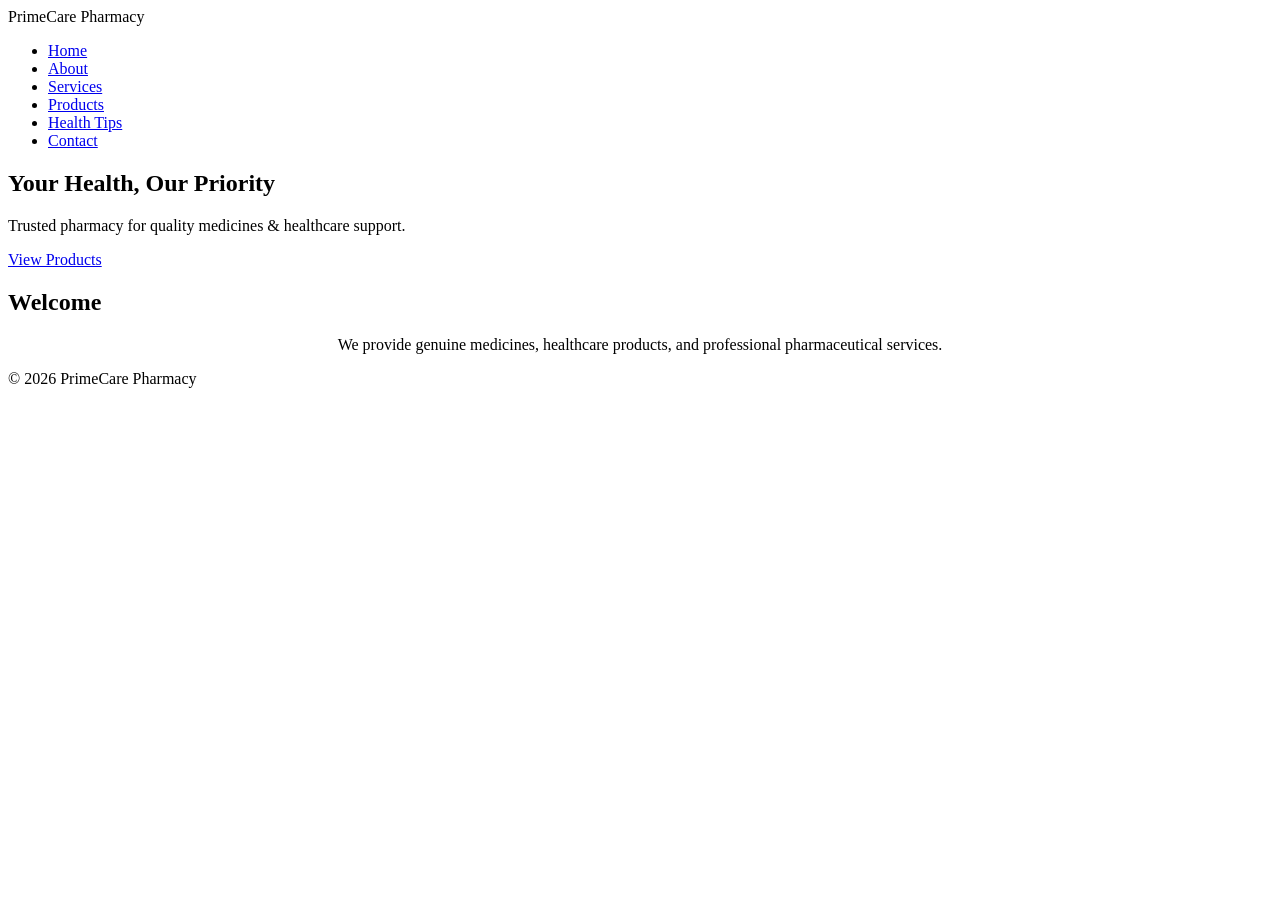
==== index.html @ 5673d4f3 "Create index.html" ====
<!DOCTYPE html>
<html>
<head>
<title>PrimeCare Pharmacy</title>
<link rel="stylesheet" href="css/style.css">
</head>
<body>

<header>
<div class="container header-flex">
<div class="logo">PrimeCare Pharmacy</div>

<nav>
<ul>
<li><a href="index.html">Home</a></li>
<li><a href="about.html">About</a></li>
<li><a href="services.html">Services</a></li>
<li><a href="products.html">Products</a></li>
<li><a href="health-tips.html">Health Tips</a></li>
<li><a href="contact.html">Contact</a></li>
</ul>
</nav>
</div>
</header>

<section class="hero">
<div>
<h1>Your Health, Our Priority</h1>
<p>Trusted pharmacy for quality medicines & healthcare support.</p>
<a href="products.html" class="btn">View Products</a>
</div>
</section>

<section class="container">
<h2>Welcome</h2>
<p style="text-align:center;">
We provide genuine medicines, healthcare products,
and professional pharmaceutical services.
</p>
</section>

<footer>
<p>© 2026 PrimeCare Pharmacy</p>
</footer>

</body>
</html>
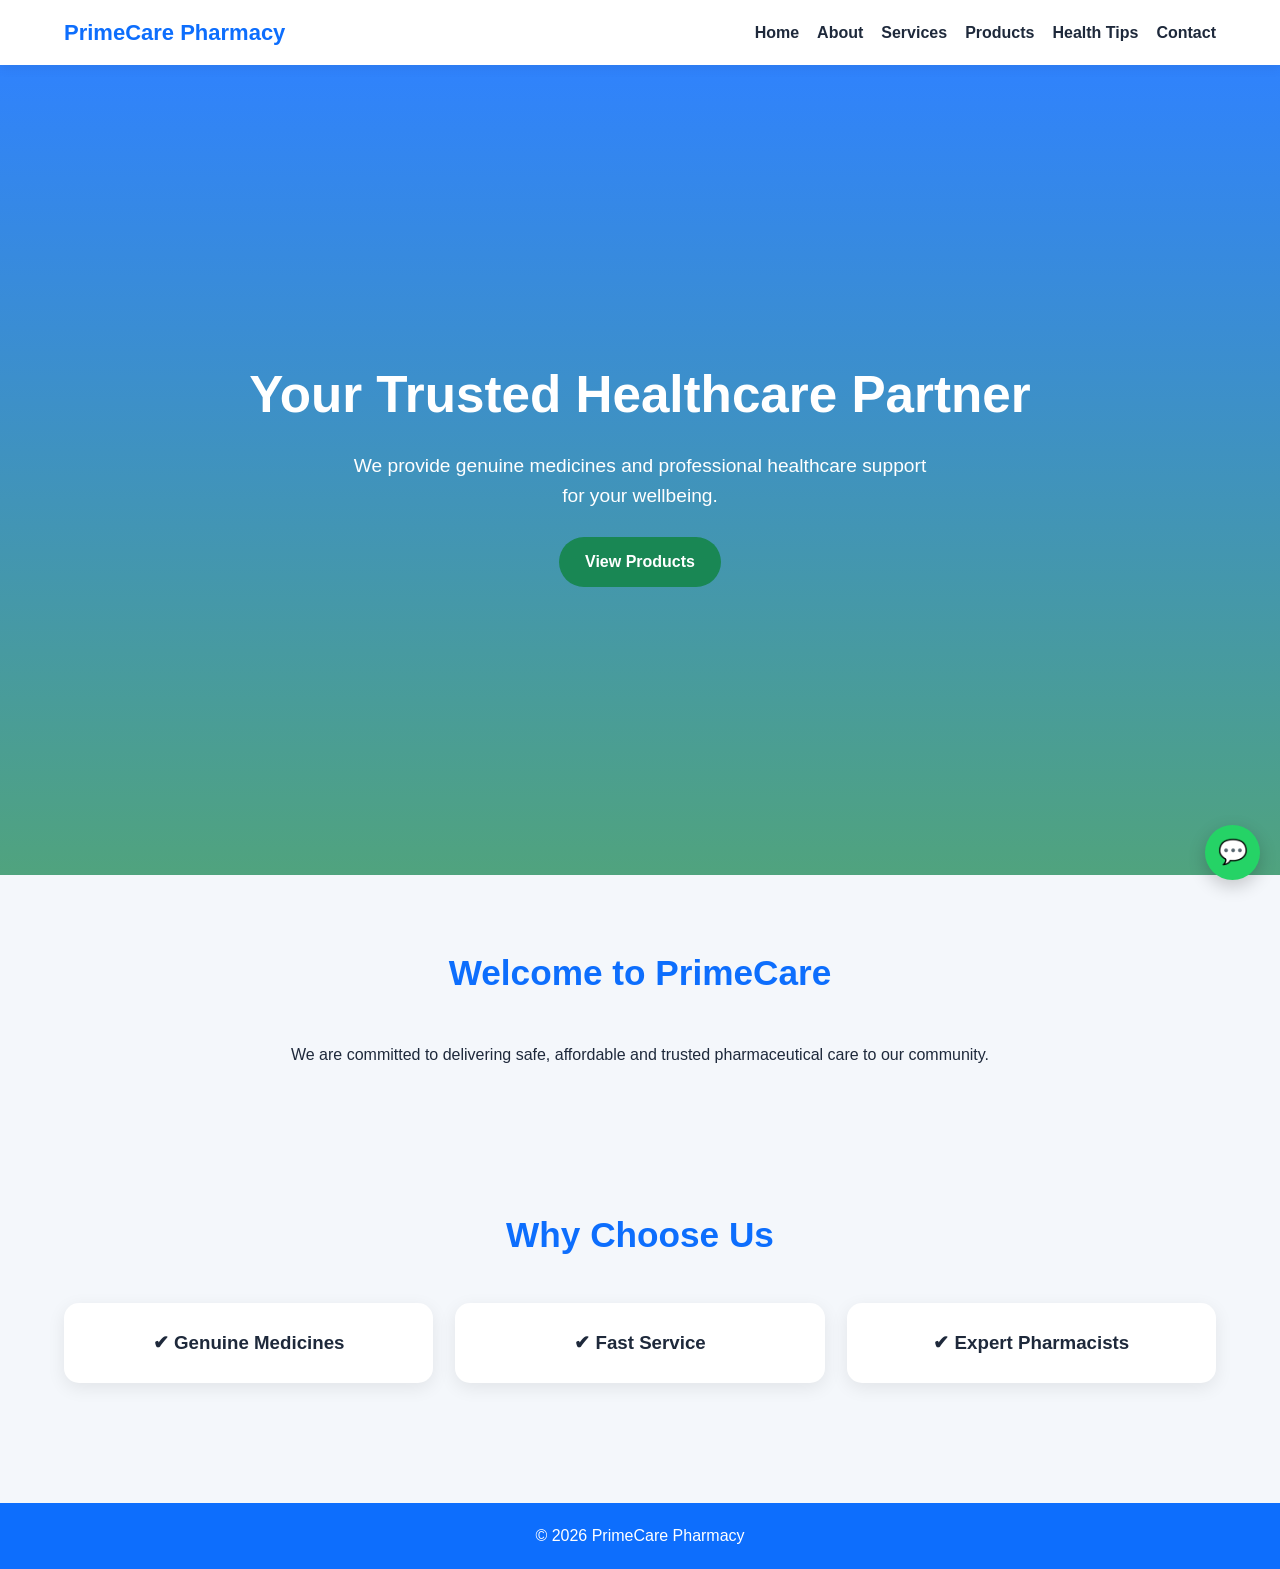
==== commit cf0ab81a: "Revise content and add features section in index.html Updated headings and paragraphs to enhance bra" ====
--- a/index.html
+++ b/index.html
@@ -25,23 +25,34 @@
 
 <section class="hero">
 <div>
-<h1>Your Health, Our Priority</h1>
-<p>Trusted pharmacy for quality medicines & healthcare support.</p>
+<h1>Your Trusted Healthcare Partner</h1>
+<p>We provide genuine medicines and professional healthcare support for your wellbeing.</p>
 <a href="products.html" class="btn">View Products</a>
 </div>
 </section>
 
 <section class="container">
-<h2>Welcome</h2>
+<h2>Welcome to PrimeCare</h2>
 <p style="text-align:center;">
-We provide genuine medicines, healthcare products,
-and professional pharmaceutical services.
+We are committed to delivering safe, affordable and trusted pharmaceutical care to our community.
 </p>
+</section>
+
+<section class="container">
+<h2>Why Choose Us</h2>
+
+<div class="grid">
+<div class="card"><h3>✔ Genuine Medicines</h3></div>
+<div class="card"><h3>✔ Fast Service</h3></div>
+<div class="card"><h3>✔ Expert Pharmacists</h3></div>
+</div>
 </section>
 
 <footer>
 <p>© 2026 PrimeCare Pharmacy</p>
 </footer>
 
+<a href="https://wa.me/234XXXXXXXXXX" class="whatsapp">💬</a>
+
 </body>
 </html>
--- a/css/style.css
+++ b/css/style.css
@@ -0,0 +1,216 @@
+*{
+    margin:0;
+    padding:0;
+    box-sizing:border-box;
+    font-family:'Segoe UI',sans-serif;
+}
+
+html{
+    scroll-behavior:smooth;
+}
+
+body{
+    background:#f4f7fb;
+    color:#1e293b;
+    line-height:1.6;
+}
+
+/* CONTAINER */
+.container{
+    width:90%;
+    max-width:1200px;
+    margin:auto;
+}
+
+/* HEADER */
+header{
+    background:#fff;
+    position:sticky;
+    top:0;
+    z-index:1000;
+    box-shadow:0 2px 12px rgba(0,0,0,.08);
+}
+
+.header-flex{
+    display:flex;
+    justify-content:space-between;
+    align-items:center;
+    padding:15px 0;
+}
+
+.logo{
+    font-size:22px;
+    font-weight:bold;
+    color:#0d6efd;
+}
+
+nav ul{
+    display:flex;
+    gap:18px;
+    list-style:none;
+}
+
+nav a{
+    text-decoration:none;
+    color:#1e293b;
+    font-weight:600;
+    transition:.3s;
+}
+
+nav a:hover{
+    color:#198754;
+}
+
+/* HERO */
+.hero{
+    height:90vh;
+    display:flex;
+    align-items:center;
+    justify-content:center;
+    text-align:center;
+    color:#fff;
+    background:
+    linear-gradient(rgba(13,110,253,.85),rgba(25,135,84,.75)),
+    url("https://images.unsplash.com/photo-1587854692152-cbe660dbde88?auto=format&fit=crop&w=1400&q=80");
+    background-size:cover;
+    background-position:center;
+    padding:20px;
+}
+
+.hero h1{
+    font-size:3.2rem;
+    margin-bottom:15px;
+}
+
+.hero p{
+    font-size:1.2rem;
+    max-width:600px;
+    margin:auto;
+    margin-bottom:25px;
+}
+
+.btn{
+    display:inline-block;
+    background:#198754;
+    color:#fff;
+    padding:12px 26px;
+    border-radius:30px;
+    text-decoration:none;
+    transition:.3s;
+    font-weight:600;
+}
+
+.btn:hover{
+    transform:translateY(-5px);
+}
+
+/* SECTIONS */
+section{
+    padding:70px 0;
+}
+
+h2{
+    text-align:center;
+    margin-bottom:40px;
+    font-size:2.2rem;
+    color:#0d6efd;
+}
+
+/* GRID */
+.grid{
+    display:grid;
+    grid-template-columns:repeat(auto-fit,minmax(240px,1fr));
+    gap:22px;
+}
+
+/* CARDS */
+.card{
+    background:#fff;
+    padding:25px;
+    border-radius:15px;
+    box-shadow:0 5px 18px rgba(0,0,0,.08);
+    transition:.3s;
+    text-align:center;
+}
+
+.card:hover{
+    transform:translateY(-10px);
+}
+
+/* PAGE HEADER */
+.page-header{
+    background:#0d6efd;
+    color:#fff;
+    text-align:center;
+    padding:60px 20px;
+}
+
+/* FORM */
+form{
+    max-width:600px;
+    margin:auto;
+    display:flex;
+    flex-direction:column;
+    gap:15px;
+}
+
+input,textarea{
+    padding:12px;
+    border:1px solid #ddd;
+    border-radius:8px;
+    outline:none;
+}
+
+button{
+    background:#198754;
+    color:#fff;
+    border:none;
+    padding:12px;
+    border-radius:8px;
+    cursor:pointer;
+    font-weight:600;
+}
+
+/* FOOTER */
+footer{
+    background:#0d6efd;
+    color:#fff;
+    text-align:center;
+    padding:20px;
+    margin-top:50px;
+}
+
+/* WHATSAPP FLOAT */
+.whatsapp{
+    position:fixed;
+    bottom:20px;
+    right:20px;
+    background:#25D366;
+    color:#fff;
+    width:55px;
+    height:55px;
+    border-radius:50%;
+    display:flex;
+    align-items:center;
+    justify-content:center;
+    font-size:24px;
+    text-decoration:none;
+    box-shadow:0 6px 18px rgba(0,0,0,.2);
+}
+
+/* MOBILE */
+@media(max-width:768px){
+    .hero h1{
+        font-size:2.2rem;
+    }
+
+    nav ul{
+        flex-direction:column;
+        text-align:center;
+    }
+
+    .header-flex{
+        flex-direction:column;
+        gap:10px;
+    }
+}
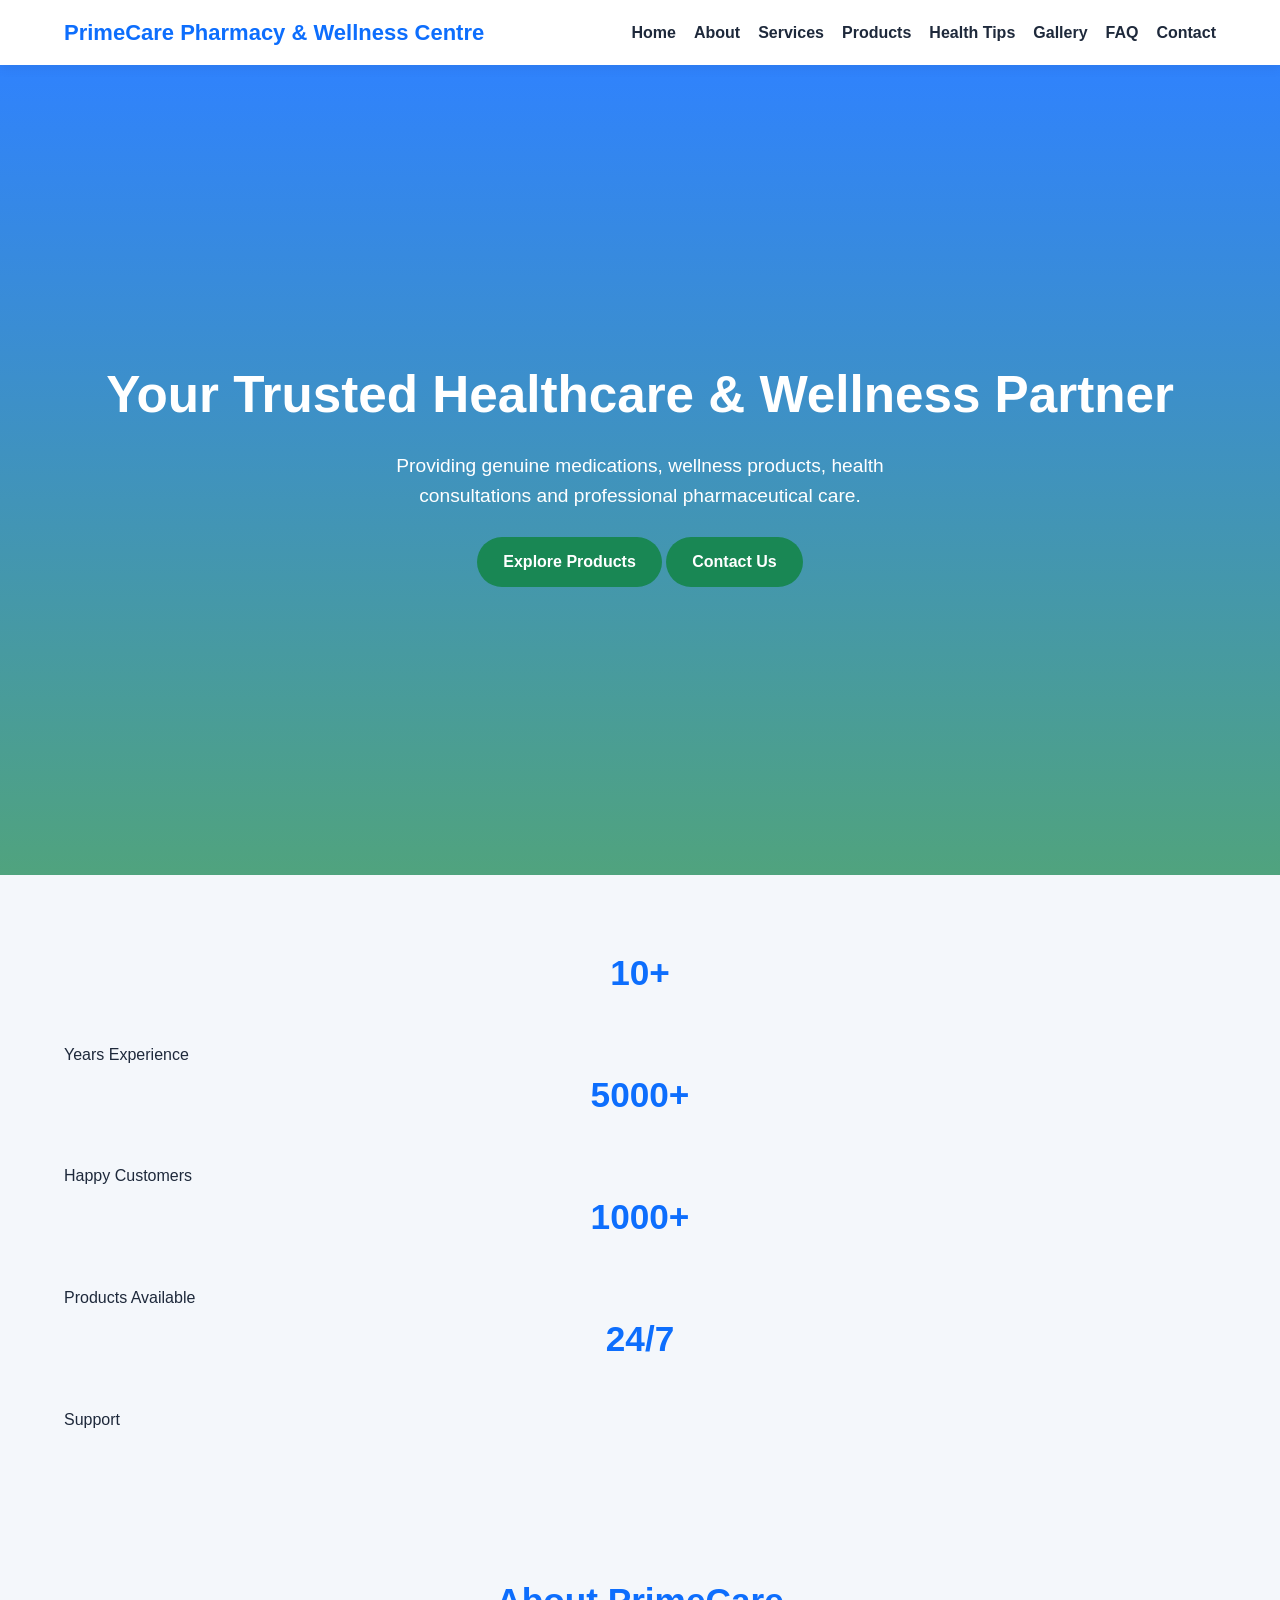
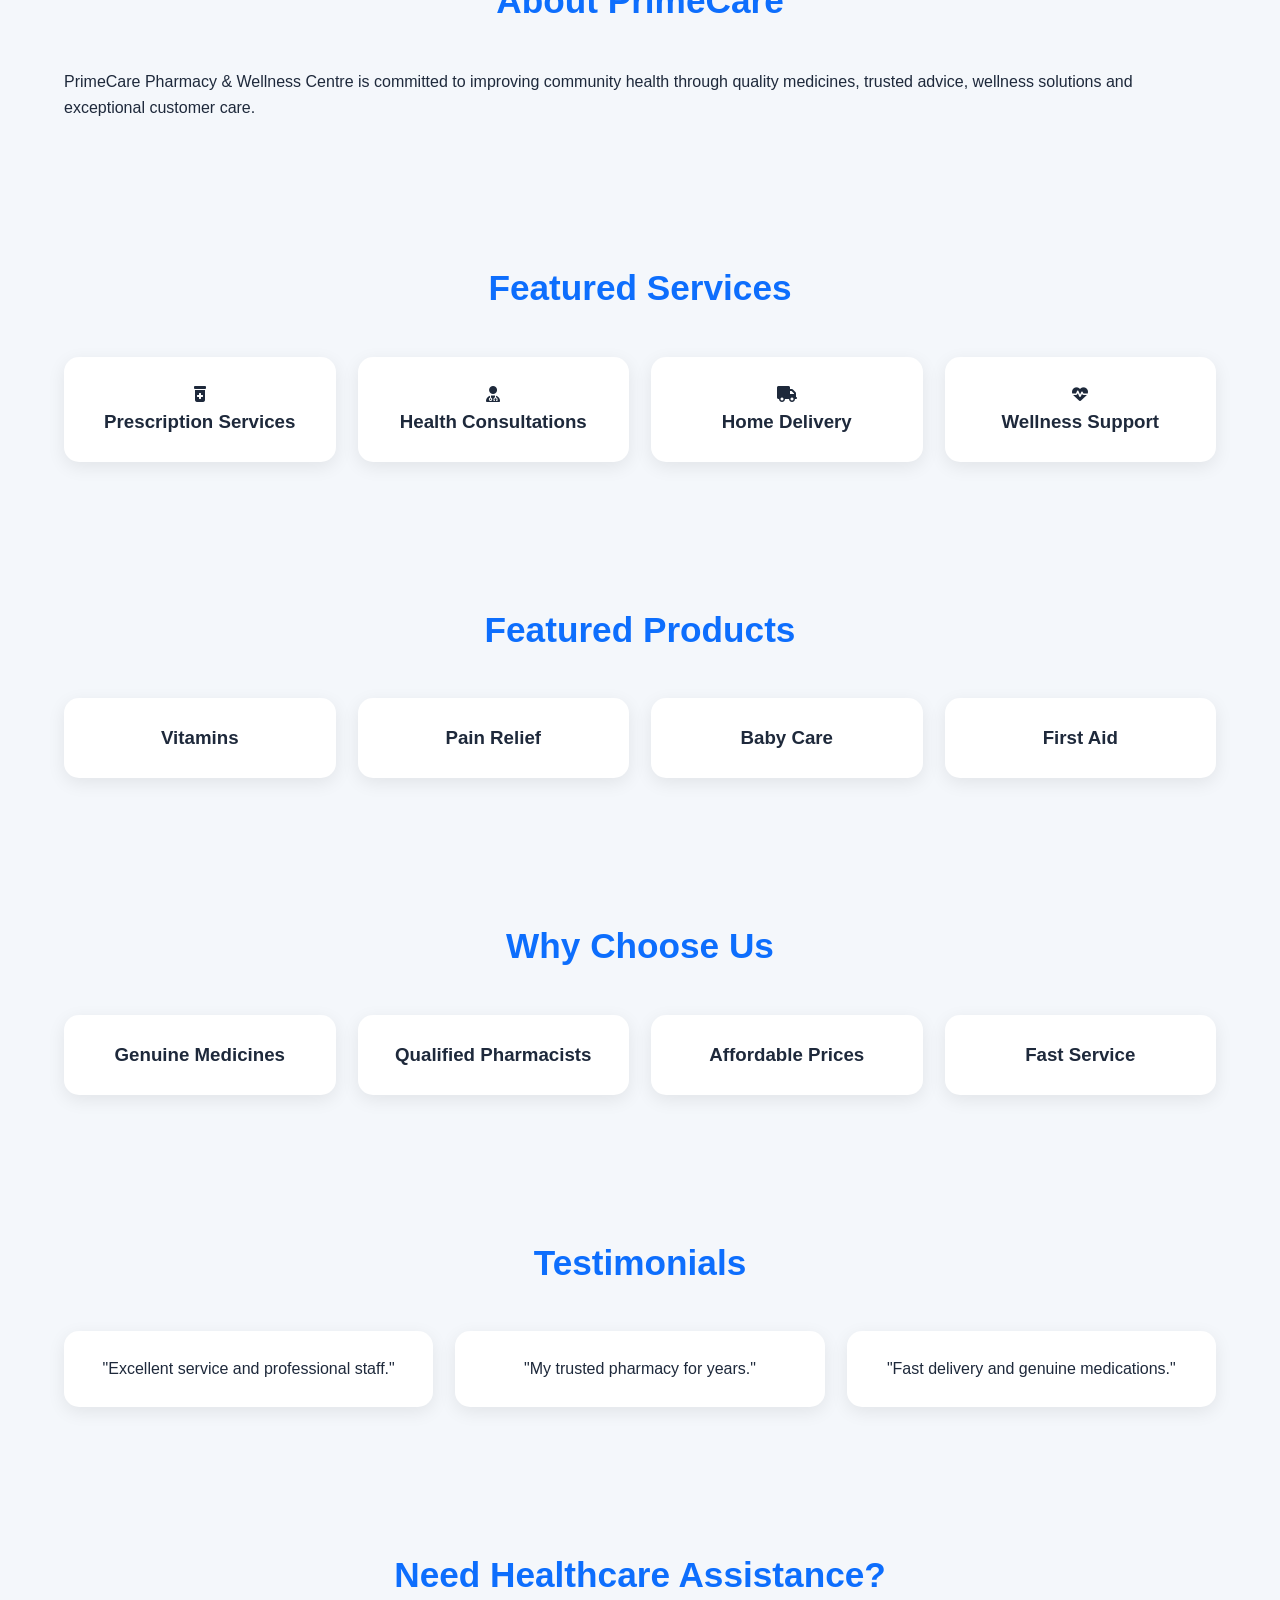
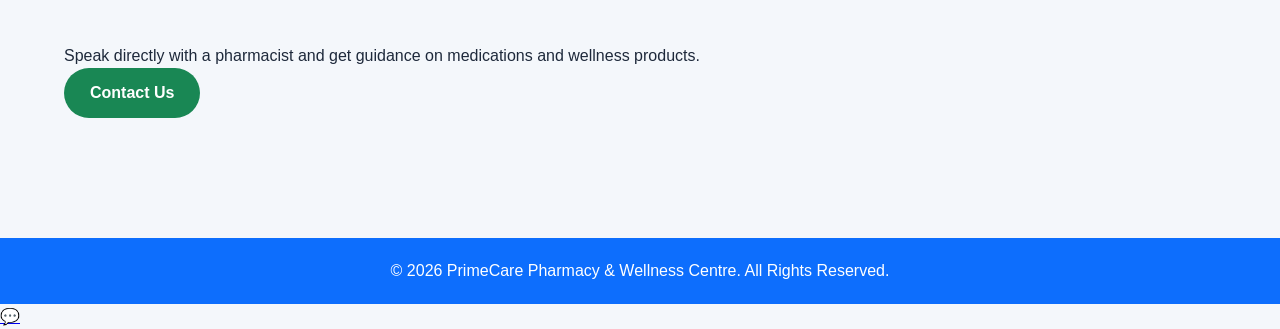
==== commit e710b121: "Update index.html" ====
--- a/index.html
+++ b/index.html
@@ -1,58 +1,273 @@
 <!DOCTYPE html>
-<html>
+<html lang="en">
 <head>
-<title>PrimeCare Pharmacy</title>
+<meta charset="UTF-8">
+<meta name="viewport" content="width=device-width, initial-scale=1.0">
+<title>PrimeCare Pharmacy & Wellness Centre</title>
+
 <link rel="stylesheet" href="css/style.css">
+<link rel="stylesheet"
+href="https://cdnjs.cloudflare.com/ajax/libs/font-awesome/6.5.2/css/all.min.css">
+
 </head>
 <body>
 
 <header>
-<div class="container header-flex">
-<div class="logo">PrimeCare Pharmacy</div>
-
-<nav>
-<ul>
-<li><a href="index.html">Home</a></li>
-<li><a href="about.html">About</a></li>
-<li><a href="services.html">Services</a></li>
-<li><a href="products.html">Products</a></li>
-<li><a href="health-tips.html">Health Tips</a></li>
-<li><a href="contact.html">Contact</a></li>
-</ul>
-</nav>
-</div>
+    <div class="container header-flex">
+
+        <div class="logo">
+            PrimeCare Pharmacy & Wellness Centre
+        </div>
+
+        <nav>
+            <ul>
+                <li><a href="index.html">Home</a></li>
+                <li><a href="about.html">About</a></li>
+                <li><a href="services.html">Services</a></li>
+                <li><a href="products.html">Products</a></li>
+                <li><a href="health-tips.html">Health Tips</a></li>
+                <li><a href="gallery.html">Gallery</a></li>
+                <li><a href="faq.html">FAQ</a></li>
+                <li><a href="contact.html">Contact</a></li>
+            </ul>
+        </nav>
+
+    </div>
 </header>
 
 <section class="hero">
-<div>
-<h1>Your Trusted Healthcare Partner</h1>
-<p>We provide genuine medicines and professional healthcare support for your wellbeing.</p>
-<a href="products.html" class="btn">View Products</a>
-</div>
-</section>
-
-<section class="container">
-<h2>Welcome to PrimeCare</h2>
-<p style="text-align:center;">
-We are committed to delivering safe, affordable and trusted pharmaceutical care to our community.
-</p>
-</section>
-
-<section class="container">
-<h2>Why Choose Us</h2>
-
-<div class="grid">
-<div class="card"><h3>✔ Genuine Medicines</h3></div>
-<div class="card"><h3>✔ Fast Service</h3></div>
-<div class="card"><h3>✔ Expert Pharmacists</h3></div>
-</div>
+
+    <div class="hero-content">
+
+        <h1>Your Trusted Healthcare & Wellness Partner</h1>
+
+        <p>
+            Providing genuine medications,
+            wellness products, health consultations
+            and professional pharmaceutical care.
+        </p>
+
+        <div class="hero-buttons">
+            <a href="products.html" class="btn">
+                Explore Products
+            </a>
+
+            <a href="contact.html" class="btn btn-outline">
+                Contact Us
+            </a>
+        </div>
+
+    </div>
+
+</section>
+
+<section class="stats">
+
+    <div class="container stats-grid">
+
+        <div class="stat-card">
+            <h2>10+</h2>
+            <p>Years Experience</p>
+        </div>
+
+        <div class="stat-card">
+            <h2>5000+</h2>
+            <p>Happy Customers</p>
+        </div>
+
+        <div class="stat-card">
+            <h2>1000+</h2>
+            <p>Products Available</p>
+        </div>
+
+        <div class="stat-card">
+            <h2>24/7</h2>
+            <p>Support</p>
+        </div>
+
+    </div>
+
+</section>
+
+<section class="about-preview">
+
+    <div class="container">
+
+        <h2>About PrimeCare</h2>
+
+        <p>
+            PrimeCare Pharmacy & Wellness Centre
+            is committed to improving community health
+            through quality medicines, trusted advice,
+            wellness solutions and exceptional customer care.
+        </p>
+
+    </div>
+
+</section>
+
+<section class="services-preview">
+
+    <div class="container">
+
+        <h2>Featured Services</h2>
+
+        <div class="grid">
+
+            <div class="card">
+                <i class="fas fa-prescription-bottle-medical"></i>
+                <h3>Prescription Services</h3>
+            </div>
+
+            <div class="card">
+                <i class="fas fa-user-doctor"></i>
+                <h3>Health Consultations</h3>
+            </div>
+
+            <div class="card">
+                <i class="fas fa-truck"></i>
+                <h3>Home Delivery</h3>
+            </div>
+
+            <div class="card">
+                <i class="fas fa-heart-pulse"></i>
+                <h3>Wellness Support</h3>
+            </div>
+
+        </div>
+
+    </div>
+
+</section>
+
+<section class="products-preview">
+
+    <div class="container">
+
+        <h2>Featured Products</h2>
+
+        <div class="grid">
+
+            <div class="card">
+                <h3>Vitamins</h3>
+            </div>
+
+            <div class="card">
+                <h3>Pain Relief</h3>
+            </div>
+
+            <div class="card">
+                <h3>Baby Care</h3>
+            </div>
+
+            <div class="card">
+                <h3>First Aid</h3>
+            </div>
+
+        </div>
+
+    </div>
+
+</section>
+
+<section class="why-us">
+
+    <div class="container">
+
+        <h2>Why Choose Us</h2>
+
+        <div class="grid">
+
+            <div class="card">
+                <h3>Genuine Medicines</h3>
+            </div>
+
+            <div class="card">
+                <h3>Qualified Pharmacists</h3>
+            </div>
+
+            <div class="card">
+                <h3>Affordable Prices</h3>
+            </div>
+
+            <div class="card">
+                <h3>Fast Service</h3>
+            </div>
+
+        </div>
+
+    </div>
+
+</section>
+
+<section class="testimonials">
+
+    <div class="container">
+
+        <h2>Testimonials</h2>
+
+        <div class="grid">
+
+            <div class="card">
+                <p>
+                    "Excellent service and professional staff."
+                </p>
+            </div>
+
+            <div class="card">
+                <p>
+                    "My trusted pharmacy for years."
+                </p>
+            </div>
+
+            <div class="card">
+                <p>
+                    "Fast delivery and genuine medications."
+                </p>
+            </div>
+
+        </div>
+
+    </div>
+
+</section>
+
+<section class="cta">
+
+    <div class="container">
+
+        <h2>Need Healthcare Assistance?</h2>
+
+        <p>
+            Speak directly with a pharmacist and
+            get guidance on medications and wellness products.
+        </p>
+
+        <a href="contact.html" class="btn">
+            Contact Us
+        </a>
+
+    </div>
+
 </section>
 
 <footer>
-<p>© 2026 PrimeCare Pharmacy</p>
+
+    <div class="container">
+
+        <p>
+            © 2026 PrimeCare Pharmacy & Wellness Centre.
+            All Rights Reserved.
+        </p>
+
+    </div>
+
 </footer>
 
-<a href="https://wa.me/234XXXXXXXXXX" class="whatsapp">💬</a>
+<a href="https://wa.me/234XXXXXXXXXX"
+class="whatsapp-float">
+💬
+</a>
 
 </body>
 </html>
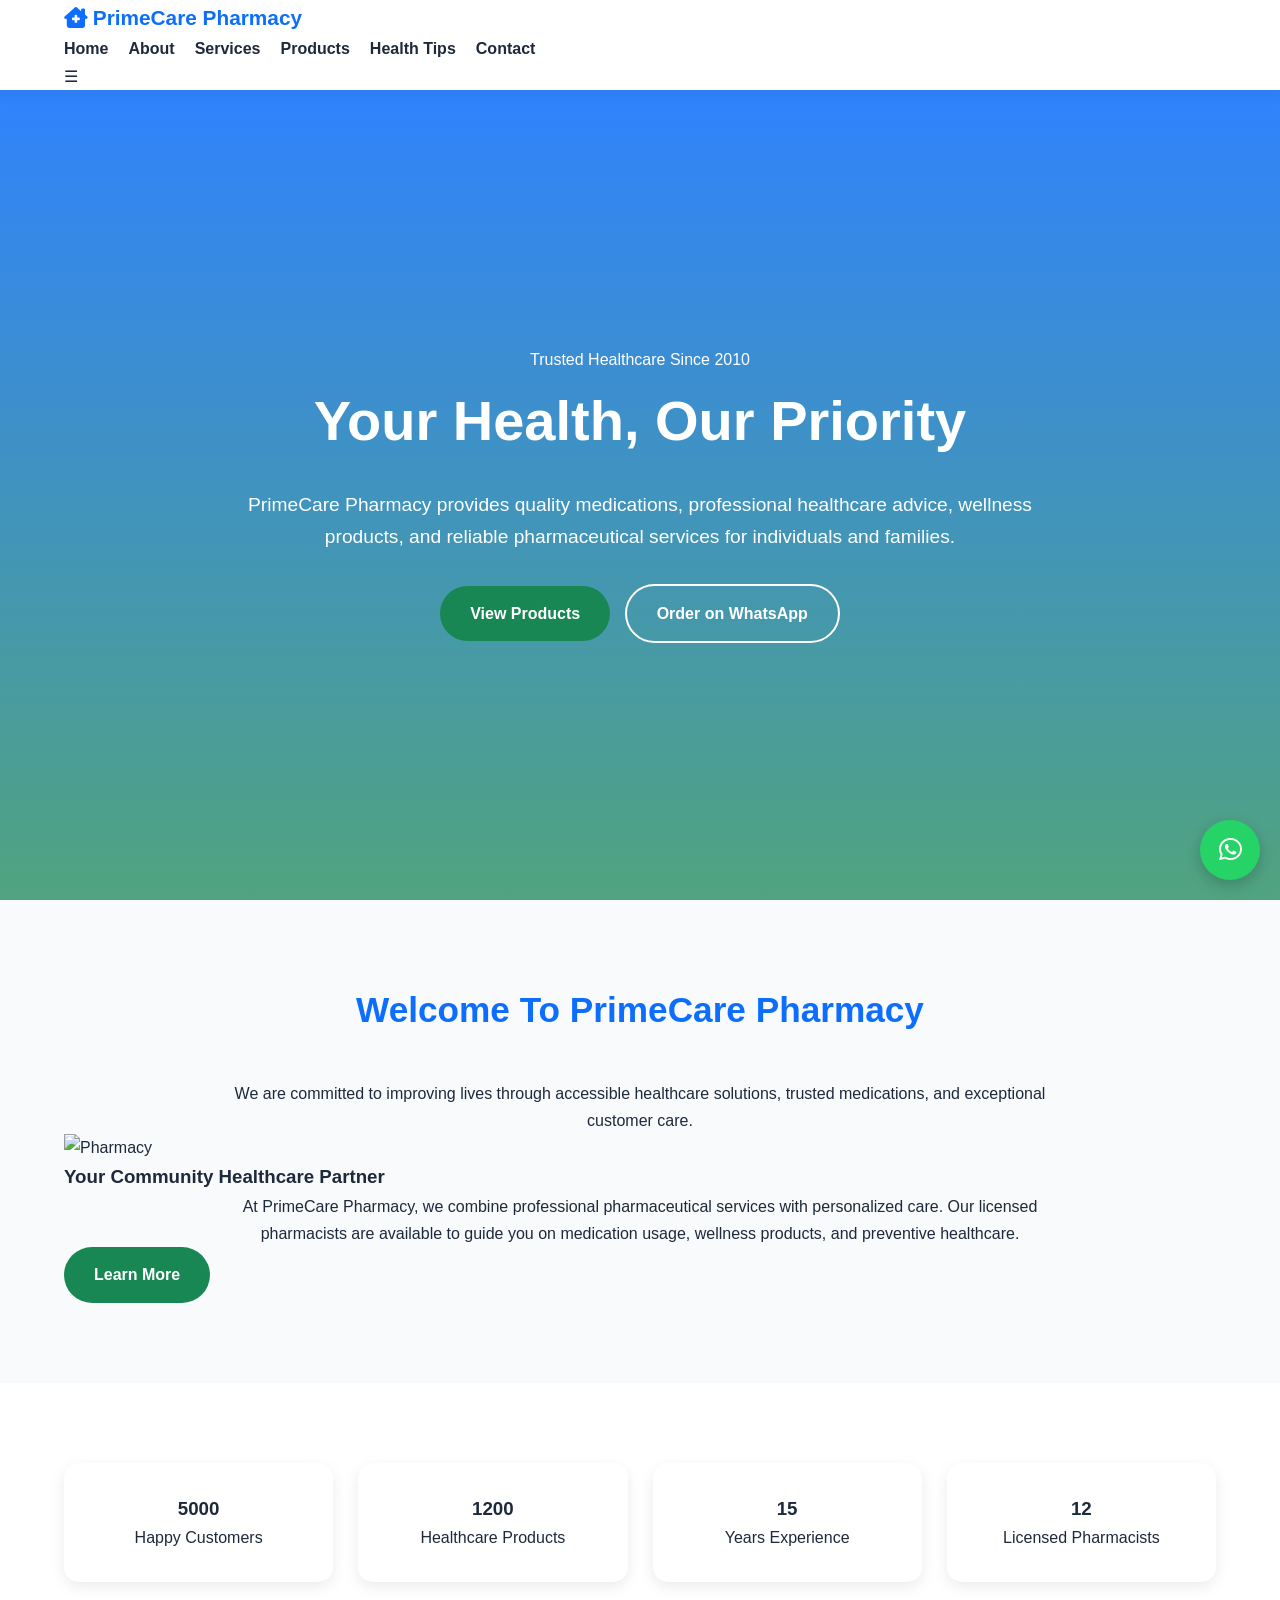
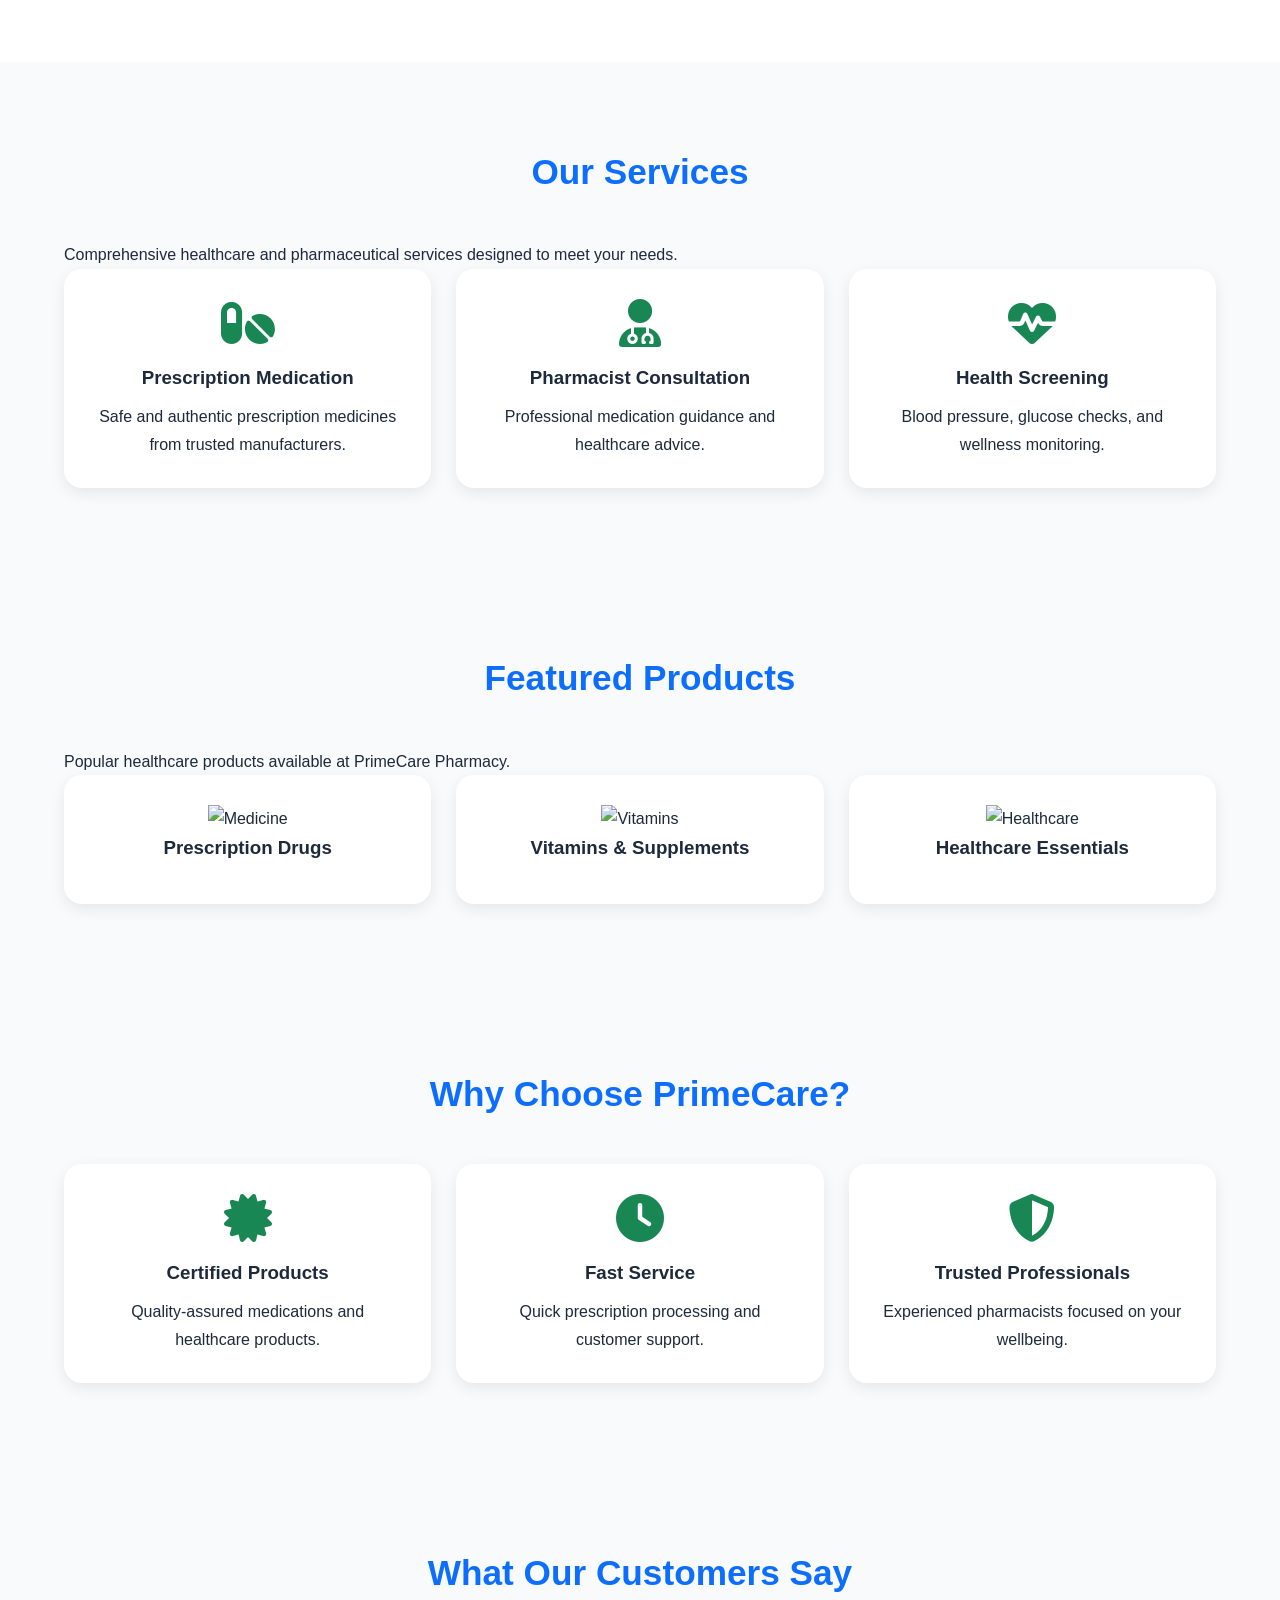
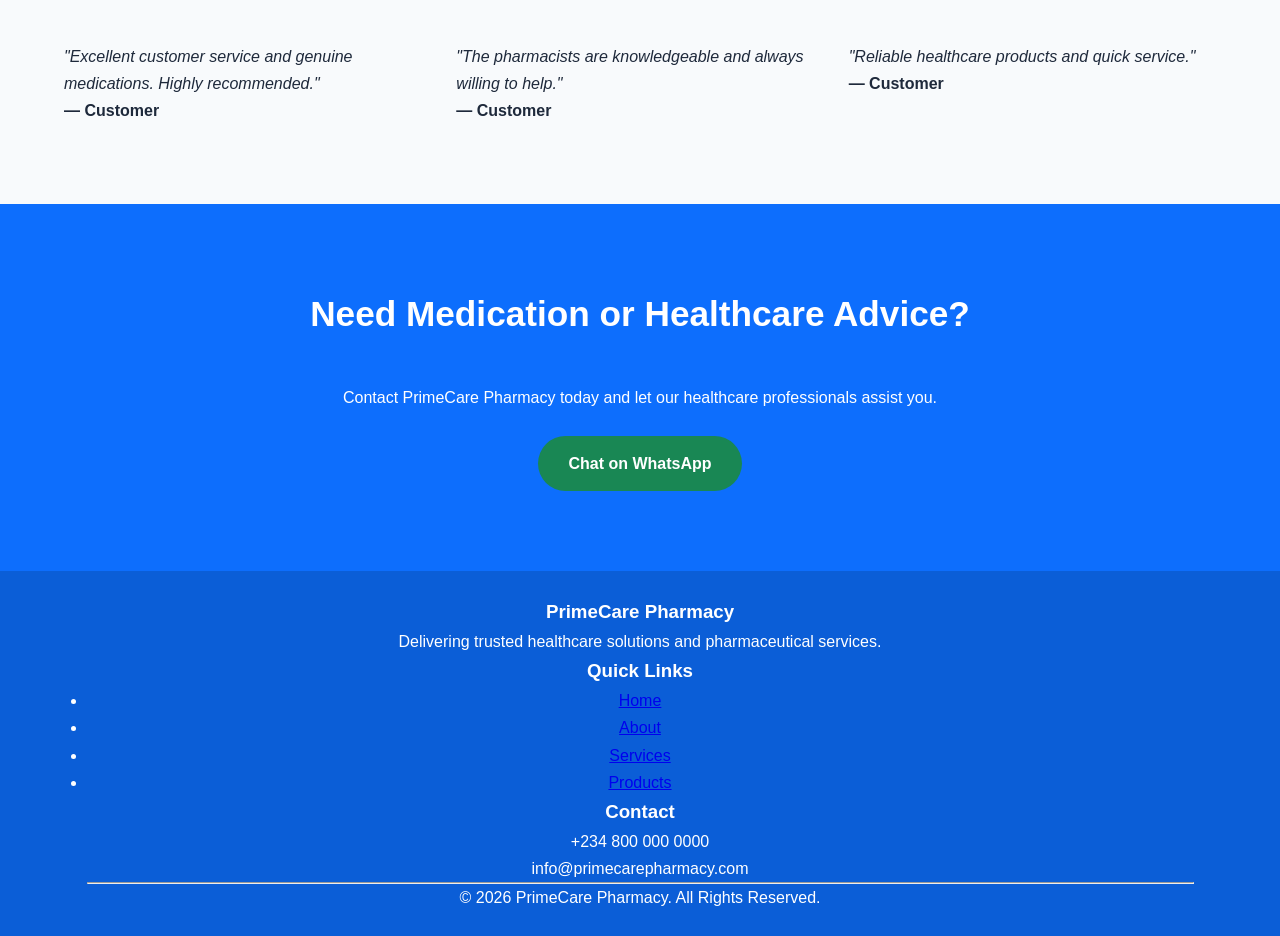
==== commit fdbea44d: "Update index.html" ====
--- a/index.html
+++ b/index.html
@@ -3,271 +3,482 @@
 <head>
 <meta charset="UTF-8">
 <meta name="viewport" content="width=device-width, initial-scale=1.0">
-<title>PrimeCare Pharmacy & Wellness Centre</title>
+
+<title>PrimeCare Pharmacy | Your Trusted Healthcare Partner</title>
 
 <link rel="stylesheet" href="css/style.css">
+
 <link rel="stylesheet"
 href="https://cdnjs.cloudflare.com/ajax/libs/font-awesome/6.5.2/css/all.min.css">
 
 </head>
 <body>
 
+<!-- HEADER -->
+
 <header>
-    <div class="container header-flex">
+
+    <div class="container nav-container">
 
         <div class="logo">
-            PrimeCare Pharmacy & Wellness Centre
+            <i class="fas fa-clinic-medical"></i>
+            PrimeCare Pharmacy
         </div>
 
         <nav>
-            <ul>
+
+            <ul class="nav-links">
+
                 <li><a href="index.html">Home</a></li>
                 <li><a href="about.html">About</a></li>
                 <li><a href="services.html">Services</a></li>
                 <li><a href="products.html">Products</a></li>
                 <li><a href="health-tips.html">Health Tips</a></li>
-                <li><a href="gallery.html">Gallery</a></li>
-                <li><a href="faq.html">FAQ</a></li>
                 <li><a href="contact.html">Contact</a></li>
+
             </ul>
+
         </nav>
 
-    </div>
+        <div class="menu-btn">
+            ☰
+        </div>
+
+    </div>
+
 </header>
 
+<!-- HERO -->
+
 <section class="hero">
 
     <div class="hero-content">
 
-        <h1>Your Trusted Healthcare & Wellness Partner</h1>
+        <span class="hero-badge">
+            Trusted Healthcare Since 2010
+        </span>
+
+        <h1>Your Health, Our Priority</h1>
 
         <p>
-            Providing genuine medications,
-            wellness products, health consultations
-            and professional pharmaceutical care.
+            PrimeCare Pharmacy provides quality medications,
+            professional healthcare advice, wellness products,
+            and reliable pharmaceutical services for individuals
+            and families.
         </p>
 
         <div class="hero-buttons">
+
             <a href="products.html" class="btn">
-                Explore Products
+                View Products
             </a>
 
-            <a href="contact.html" class="btn btn-outline">
-                Contact Us
+            <a href="https://wa.me/2348000000000"
+            class="btn btn-outline">
+                Order on WhatsApp
             </a>
-        </div>
-
-    </div>
-
-</section>
+
+        </div>
+
+    </div>
+
+</section>
+
+<!-- ABOUT PREVIEW -->
+
+<section class="about-preview">
+
+    <div class="container">
+
+        <div class="section-title">
+
+            <h2>Welcome To PrimeCare Pharmacy</h2>
+
+            <p>
+                We are committed to improving lives through
+                accessible healthcare solutions, trusted medications,
+                and exceptional customer care.
+            </p>
+
+        </div>
+
+        <div class="about-grid">
+
+            <div>
+
+                <img
+                src="https://images.unsplash.com/photo-1587854692152-cbe660dbde88?auto=format&fit=crop&w=1200&q=80"
+                alt="Pharmacy">
+
+            </div>
+
+            <div>
+
+                <h3>Your Community Healthcare Partner</h3>
+
+                <p>
+                    At PrimeCare Pharmacy, we combine professional
+                    pharmaceutical services with personalized care.
+                    Our licensed pharmacists are available to guide
+                    you on medication usage, wellness products,
+                    and preventive healthcare.
+                </p>
+
+                <a href="about.html" class="btn">
+                    Learn More
+                </a>
+
+            </div>
+
+        </div>
+
+    </div>
+
+</section>
+
+<!-- STATS -->
 
 <section class="stats">
 
     <div class="container stats-grid">
 
         <div class="stat-card">
-            <h2>10+</h2>
+            <h3 id="customers-count">5000</h3>
+            <p>Happy Customers</p>
+        </div>
+
+        <div class="stat-card">
+            <h3 id="products-count">1200</h3>
+            <p>Healthcare Products</p>
+        </div>
+
+        <div class="stat-card">
+            <h3 id="experience-count">15</h3>
             <p>Years Experience</p>
         </div>
 
         <div class="stat-card">
-            <h2>5000+</h2>
-            <p>Happy Customers</p>
-        </div>
-
-        <div class="stat-card">
-            <h2>1000+</h2>
-            <p>Products Available</p>
-        </div>
-
-        <div class="stat-card">
-            <h2>24/7</h2>
-            <p>Support</p>
-        </div>
-
-    </div>
-
-</section>
-
-<section class="about-preview">
-
-    <div class="container">
-
-        <h2>About PrimeCare</h2>
+            <h3 id="pharmacists-count">12</h3>
+            <p>Licensed Pharmacists</p>
+        </div>
+
+    </div>
+
+</section>
+
+<!-- SERVICES -->
+
+<section class="services">
+
+    <div class="container">
+
+        <div class="section-title">
+
+            <h2>Our Services</h2>
+
+            <p>
+                Comprehensive healthcare and pharmaceutical services
+                designed to meet your needs.
+            </p>
+
+        </div>
+
+        <div class="grid">
+
+            <div class="card">
+
+                <i class="fas fa-pills"></i>
+
+                <h3>Prescription Medication</h3>
+
+                <p>
+                    Safe and authentic prescription medicines
+                    from trusted manufacturers.
+                </p>
+
+            </div>
+
+            <div class="card">
+
+                <i class="fas fa-user-md"></i>
+
+                <h3>Pharmacist Consultation</h3>
+
+                <p>
+                    Professional medication guidance and
+                    healthcare advice.
+                </p>
+
+            </div>
+
+            <div class="card">
+
+                <i class="fas fa-heartbeat"></i>
+
+                <h3>Health Screening</h3>
+
+                <p>
+                    Blood pressure, glucose checks,
+                    and wellness monitoring.
+                </p>
+
+            </div>
+
+        </div>
+
+    </div>
+
+</section>
+
+<!-- FEATURED PRODUCTS -->
+
+<section class="featured-products">
+
+    <div class="container">
+
+        <div class="section-title">
+
+            <h2>Featured Products</h2>
+
+            <p>
+                Popular healthcare products available at PrimeCare Pharmacy.
+            </p>
+
+        </div>
+
+        <div class="grid">
+
+            <div class="card">
+
+                <img
+                src="https://images.unsplash.com/photo-1584308666744-24d5c474f2ae?auto=format&fit=crop&w=800&q=80"
+                alt="Medicine">
+
+                <h3>Prescription Drugs</h3>
+
+            </div>
+
+            <div class="card">
+
+                <img
+                src="https://images.unsplash.com/photo-1607619056574-7b8d3ee536b2?auto=format&fit=crop&w=800&q=80"
+                alt="Vitamins">
+
+                <h3>Vitamins & Supplements</h3>
+
+            </div>
+
+            <div class="card">
+
+                <img
+                src="https://images.unsplash.com/photo-1576091160550-2173dba999ef?auto=format&fit=crop&w=800&q=80"
+                alt="Healthcare">
+
+                <h3>Healthcare Essentials</h3>
+
+            </div>
+
+        </div>
+
+    </div>
+
+</section>
+
+<!-- WHY CHOOSE US -->
+
+<section class="why-us">
+
+    <div class="container">
+
+        <div class="section-title">
+
+            <h2>Why Choose PrimeCare?</h2>
+
+        </div>
+
+        <div class="grid">
+
+            <div class="card">
+
+                <i class="fas fa-certificate"></i>
+
+                <h3>Certified Products</h3>
+
+                <p>
+                    Quality-assured medications and healthcare products.
+                </p>
+
+            </div>
+
+            <div class="card">
+
+                <i class="fas fa-clock"></i>
+
+                <h3>Fast Service</h3>
+
+                <p>
+                    Quick prescription processing and customer support.
+                </p>
+
+            </div>
+
+            <div class="card">
+
+                <i class="fas fa-shield-alt"></i>
+
+                <h3>Trusted Professionals</h3>
+
+                <p>
+                    Experienced pharmacists focused on your wellbeing.
+                </p>
+
+            </div>
+
+        </div>
+
+    </div>
+
+</section>
+
+<!-- TESTIMONIALS -->
+
+<section class="testimonials">
+
+    <div class="container">
+
+        <div class="section-title">
+
+            <h2>What Our Customers Say</h2>
+
+        </div>
+
+        <div class="grid">
+
+            <div class="testimonial-card">
+
+                <p>
+                    "Excellent customer service and genuine medications.
+                    Highly recommended."
+                </p>
+
+                <h4>— Customer</h4>
+
+            </div>
+
+            <div class="testimonial-card">
+
+                <p>
+                    "The pharmacists are knowledgeable and always willing
+                    to help."
+                </p>
+
+                <h4>— Customer</h4>
+
+            </div>
+
+            <div class="testimonial-card">
+
+                <p>
+                    "Reliable healthcare products and quick service."
+                </p>
+
+                <h4>— Customer</h4>
+
+            </div>
+
+        </div>
+
+    </div>
+
+</section>
+
+<!-- CTA -->
+
+<section class="cta">
+
+    <div class="container">
+
+        <h2>Need Medication or Healthcare Advice?</h2>
 
         <p>
-            PrimeCare Pharmacy & Wellness Centre
-            is committed to improving community health
-            through quality medicines, trusted advice,
-            wellness solutions and exceptional customer care.
+            Contact PrimeCare Pharmacy today and let our healthcare
+            professionals assist you.
         </p>
 
-    </div>
-
-</section>
-
-<section class="services-preview">
-
-    <div class="container">
-
-        <h2>Featured Services</h2>
-
-        <div class="grid">
-
-            <div class="card">
-                <i class="fas fa-prescription-bottle-medical"></i>
-                <h3>Prescription Services</h3>
-            </div>
-
-            <div class="card">
-                <i class="fas fa-user-doctor"></i>
-                <h3>Health Consultations</h3>
-            </div>
-
-            <div class="card">
-                <i class="fas fa-truck"></i>
-                <h3>Home Delivery</h3>
-            </div>
-
-            <div class="card">
-                <i class="fas fa-heart-pulse"></i>
-                <h3>Wellness Support</h3>
-            </div>
-
-        </div>
-
-    </div>
-
-</section>
-
-<section class="products-preview">
-
-    <div class="container">
-
-        <h2>Featured Products</h2>
-
-        <div class="grid">
-
-            <div class="card">
-                <h3>Vitamins</h3>
-            </div>
-
-            <div class="card">
-                <h3>Pain Relief</h3>
-            </div>
-
-            <div class="card">
-                <h3>Baby Care</h3>
-            </div>
-
-            <div class="card">
-                <h3>First Aid</h3>
-            </div>
-
-        </div>
-
-    </div>
-
-</section>
-
-<section class="why-us">
-
-    <div class="container">
-
-        <h2>Why Choose Us</h2>
-
-        <div class="grid">
-
-            <div class="card">
-                <h3>Genuine Medicines</h3>
-            </div>
-
-            <div class="card">
-                <h3>Qualified Pharmacists</h3>
-            </div>
-
-            <div class="card">
-                <h3>Affordable Prices</h3>
-            </div>
-
-            <div class="card">
-                <h3>Fast Service</h3>
-            </div>
-
-        </div>
-
-    </div>
-
-</section>
-
-<section class="testimonials">
-
-    <div class="container">
-
-        <h2>Testimonials</h2>
-
-        <div class="grid">
-
-            <div class="card">
-                <p>
-                    "Excellent service and professional staff."
-                </p>
-            </div>
-
-            <div class="card">
-                <p>
-                    "My trusted pharmacy for years."
-                </p>
-            </div>
-
-            <div class="card">
-                <p>
-                    "Fast delivery and genuine medications."
-                </p>
-            </div>
-
-        </div>
-
-    </div>
-
-</section>
-
-<section class="cta">
-
-    <div class="container">
-
-        <h2>Need Healthcare Assistance?</h2>
-
-        <p>
-            Speak directly with a pharmacist and
-            get guidance on medications and wellness products.
+        <a href="https://wa.me/2348000000000"
+        class="btn">
+
+            Chat on WhatsApp
+
+        </a>
+
+    </div>
+
+</section>
+
+<!-- FOOTER -->
+
+<footer>
+
+    <div class="container">
+
+        <div class="footer-content">
+
+            <div>
+
+                <h3>PrimeCare Pharmacy</h3>
+
+                <p>
+                    Delivering trusted healthcare solutions
+                    and pharmaceutical services.
+                </p>
+
+            </div>
+
+            <div>
+
+                <h3>Quick Links</h3>
+
+                <ul>
+
+                    <li><a href="index.html">Home</a></li>
+                    <li><a href="about.html">About</a></li>
+                    <li><a href="services.html">Services</a></li>
+                    <li><a href="products.html">Products</a></li>
+
+                </ul>
+
+            </div>
+
+            <div>
+
+                <h3>Contact</h3>
+
+                <p>+234 800 000 0000</p>
+                <p>info@primecarepharmacy.com</p>
+
+            </div>
+
+        </div>
+
+        <hr>
+
+        <p class="copyright">
+            © 2026 PrimeCare Pharmacy. All Rights Reserved.
         </p>
 
-        <a href="contact.html" class="btn">
-            Contact Us
-        </a>
-
-    </div>
-
-</section>
-
-<footer>
-
-    <div class="container">
-
-        <p>
-            © 2026 PrimeCare Pharmacy & Wellness Centre.
-            All Rights Reserved.
-        </p>
-
     </div>
 
 </footer>
 
-<a href="https://wa.me/234XXXXXXXXXX"
+<a href="https://wa.me/2348000000000"
 class="whatsapp-float">
-💬
+
+<i class="fab fa-whatsapp"></i>
+
 </a>
+
+<script src="js/script.js"></script>
 
 </body>
 </html>
--- a/css/style.css
+++ b/css/style.css
@@ -1,3 +1,7 @@
+/* ==========================
+   PRIMECARE PHARMACY V3 CSS
+========================== */
+
 *{
     margin:0;
     padding:0;
@@ -10,43 +14,49 @@
 }
 
 body{
-    background:#f4f7fb;
+    background:#f8fafc;
     color:#1e293b;
-    line-height:1.6;
-}
-
-/* CONTAINER */
+    line-height:1.7;
+}
+
+/* ==========================
+   CONTAINER
+========================== */
+
 .container{
     width:90%;
     max-width:1200px;
     margin:auto;
 }
 
-/* HEADER */
+/* ==========================
+   HEADER
+========================== */
+
 header{
-    background:#fff;
     position:sticky;
     top:0;
     z-index:1000;
-    box-shadow:0 2px 12px rgba(0,0,0,.08);
+    background:#fff;
+    box-shadow:0 2px 15px rgba(0,0,0,.08);
 }
 
 .header-flex{
     display:flex;
     justify-content:space-between;
     align-items:center;
-    padding:15px 0;
+    padding:18px 0;
 }
 
 .logo{
-    font-size:22px;
-    font-weight:bold;
+    font-size:1.3rem;
+    font-weight:700;
     color:#0d6efd;
 }
 
 nav ul{
     display:flex;
-    gap:18px;
+    gap:20px;
     list-style:none;
 }
 
@@ -61,156 +71,261 @@
     color:#198754;
 }
 
-/* HERO */
+/* ==========================
+   HERO
+========================== */
+
 .hero{
-    height:90vh;
+    min-height:90vh;
     display:flex;
+    justify-content:center;
     align-items:center;
-    justify-content:center;
-    text-align:center;
-    color:#fff;
+    text-align:center;
+    color:#fff;
+
     background:
-    linear-gradient(rgba(13,110,253,.85),rgba(25,135,84,.75)),
-    url("https://images.unsplash.com/photo-1587854692152-cbe660dbde88?auto=format&fit=crop&w=1400&q=80");
+    linear-gradient(
+    rgba(13,110,253,.85),
+    rgba(25,135,84,.75)),
+    url("https://images.unsplash.com/photo-1587854692152-cbe660dbde88?auto=format&fit=crop&w=1600&q=80");
+
     background-size:cover;
     background-position:center;
+}
+
+.hero-content{
+    max-width:850px;
     padding:20px;
 }
 
 .hero h1{
-    font-size:3.2rem;
-    margin-bottom:15px;
+    font-size:3.5rem;
+    margin-bottom:20px;
 }
 
 .hero p{
     font-size:1.2rem;
-    max-width:600px;
-    margin:auto;
-    margin-bottom:25px;
-}
+    margin-bottom:30px;
+}
+
+/* ==========================
+   BUTTONS
+========================== */
 
 .btn{
     display:inline-block;
     background:#198754;
     color:#fff;
-    padding:12px 26px;
-    border-radius:30px;
+    padding:14px 30px;
     text-decoration:none;
+    border-radius:50px;
+    font-weight:600;
     transition:.3s;
-    font-weight:600;
 }
 
 .btn:hover{
     transform:translateY(-5px);
 }
 
-/* SECTIONS */
+.btn-outline{
+    background:transparent;
+    border:2px solid #fff;
+    margin-left:10px;
+}
+
+/* ==========================
+   SECTION
+========================== */
+
 section{
-    padding:70px 0;
-}
-
-h2{
-    text-align:center;
+    padding:80px 0;
+}
+
+section h2{
+    text-align:center;
+    color:#0d6efd;
     margin-bottom:40px;
     font-size:2.2rem;
-    color:#0d6efd;
-}
-
-/* GRID */
+}
+
+/* ==========================
+   STATS
+========================== */
+
+.stats{
+    background:#fff;
+}
+
+.stats-grid{
+    display:grid;
+    grid-template-columns:repeat(auto-fit,minmax(220px,1fr));
+    gap:25px;
+}
+
+.stat-card{
+    background:#fff;
+    padding:30px;
+    text-align:center;
+    border-radius:15px;
+    box-shadow:0 5px 15px rgba(0,0,0,.08);
+}
+
+.stat-card h2{
+    color:#198754;
+    margin-bottom:10px;
+}
+
+/* ==========================
+   GRID
+========================== */
+
 .grid{
     display:grid;
-    grid-template-columns:repeat(auto-fit,minmax(240px,1fr));
-    gap:22px;
-}
-
-/* CARDS */
+    grid-template-columns:repeat(auto-fit,minmax(250px,1fr));
+    gap:25px;
+}
+
+/* ==========================
+   CARDS
+========================== */
+
 .card{
     background:#fff;
-    padding:25px;
-    border-radius:15px;
-    box-shadow:0 5px 18px rgba(0,0,0,.08);
+    padding:30px;
+    border-radius:18px;
+    text-align:center;
+    box-shadow:0 5px 15px rgba(0,0,0,.08);
     transition:.3s;
-    text-align:center;
 }
 
 .card:hover{
     transform:translateY(-10px);
 }
 
-/* PAGE HEADER */
-.page-header{
+.card i{
+    font-size:3rem;
+    color:#198754;
+    margin-bottom:15px;
+}
+
+.card h3{
+    margin-bottom:10px;
+}
+
+/* ==========================
+   ABOUT
+========================== */
+
+.about-preview{
+    background:#f8fafc;
+}
+
+.about-preview p{
+    text-align:center;
+    max-width:850px;
+    margin:auto;
+}
+
+/* ==========================
+   PRODUCTS
+========================== */
+
+.products-preview{
+    background:#eef6ff;
+}
+
+/* ==========================
+   TESTIMONIALS
+========================== */
+
+.testimonials{
+    background:#f8fafc;
+}
+
+.testimonials p{
+    font-style:italic;
+}
+
+/* ==========================
+   CTA
+========================== */
+
+.cta{
+    text-align:center;
     background:#0d6efd;
     color:#fff;
-    text-align:center;
-    padding:60px 20px;
-}
-
-/* FORM */
-form{
-    max-width:600px;
-    margin:auto;
-    display:flex;
-    flex-direction:column;
-    gap:15px;
-}
-
-input,textarea{
-    padding:12px;
-    border:1px solid #ddd;
-    border-radius:8px;
-    outline:none;
-}
-
-button{
-    background:#198754;
-    color:#fff;
-    border:none;
-    padding:12px;
-    border-radius:8px;
-    cursor:pointer;
-    font-weight:600;
-}
-
-/* FOOTER */
+}
+
+.cta h2{
+    color:#fff;
+}
+
+.cta p{
+    margin-bottom:25px;
+}
+
+/* ==========================
+   FOOTER
+========================== */
+
 footer{
-    background:#0d6efd;
-    color:#fff;
-    text-align:center;
-    padding:20px;
-    margin-top:50px;
-}
-
-/* WHATSAPP FLOAT */
-.whatsapp{
+    background:#0b5ed7;
+    color:#fff;
+    text-align:center;
+    padding:25px;
+}
+
+/* ==========================
+   WHATSAPP
+========================== */
+
+.whatsapp-float{
     position:fixed;
     bottom:20px;
     right:20px;
+    width:60px;
+    height:60px;
+    border-radius:50%;
     background:#25D366;
     color:#fff;
-    width:55px;
-    height:55px;
-    border-radius:50%;
+    text-decoration:none;
+
     display:flex;
+    justify-content:center;
     align-items:center;
-    justify-content:center;
-    font-size:24px;
-    text-decoration:none;
-    box-shadow:0 6px 18px rgba(0,0,0,.2);
-}
-
-/* MOBILE */
+
+    font-size:26px;
+
+    box-shadow:0 5px 15px rgba(0,0,0,.2);
+}
+
+/* ==========================
+   MOBILE
+========================== */
+
 @media(max-width:768px){
-    .hero h1{
-        font-size:2.2rem;
-    }
-
-    nav ul{
-        flex-direction:column;
-        text-align:center;
-    }
 
     .header-flex{
         flex-direction:column;
-        gap:10px;
-    }
-}
+        gap:15px;
+    }
+
+    nav ul{
+        flex-wrap:wrap;
+        justify-content:center;
+    }
+
+    .hero h1{
+        font-size:2.3rem;
+    }
+
+    .hero p{
+        font-size:1rem;
+    }
+
+    .btn-outline{
+        display:block;
+        margin:15px auto 0;
+        width:fit-content;
+    }
+}
